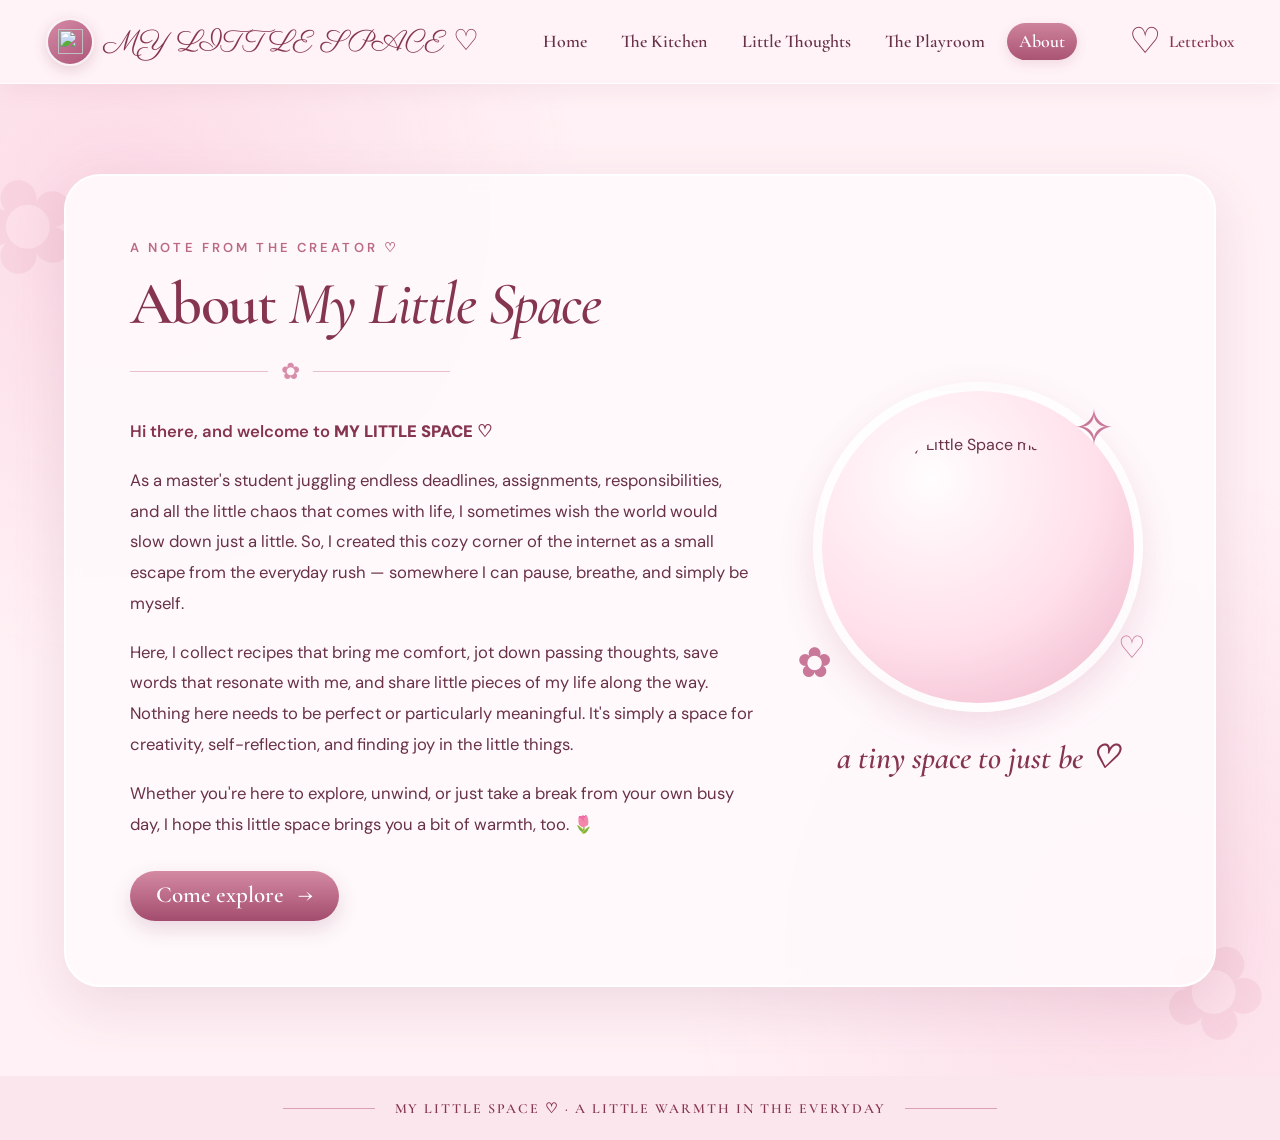
==== about.html @ 22b1b5f2 "Redesign About page with personal introduction and soft pink theme" ====
<!DOCTYPE html>
<html lang="en">
<head>
  <meta charset="UTF-8">
  <meta name="viewport" content="width=device-width, initial-scale=1.0">
  <meta name="theme-color" content="#fff1f5">
  <meta name="description" content="The story behind My Little Space — a cozy personal retreat for recipes, reflections, and little joys.">
  <title>About ♡ | MY LITTLE SPACE</title>

  <link href="https://cdn.jsdelivr.net/npm/bootstrap@5.3.2/dist/css/bootstrap.min.css" rel="stylesheet">
  <link rel="preconnect" href="https://fonts.googleapis.com">
  <link rel="preconnect" href="https://fonts.gstatic.com" crossorigin>
  <link href="https://fonts.googleapis.com/css2?family=Cormorant+Garamond:ital,wght@0,400;0,500;0,600;1,400;1,500;1,600&family=DM+Sans:wght@400;500;600;700&family=Parisienne&display=swap" rel="stylesheet">

  <!-- same and palette from homepage -->
  <link rel="stylesheet" href="home.css">
  <link rel="stylesheet" href="about.css">
  <link rel="icon" type="image/png" href="assets/favicon.png">
</head>
<body class="home-page about-page">
  <header class="top-bar">
    <a href="index.html" class="brand-name" aria-label="My Little Space home">
      <span class="brand-home-icon" aria-hidden="true"><img src="assets/home.png" alt=""></span>
      <span>MY LITTLE SPACE <span class="brand-heart">♡</span></span>
    </a>

    <nav class="main-menu" aria-label="Main navigation">
      <a href="index.html">Home</a>
      <a href="recipes.html">The Kitchen</a>
      <a href="notes.html">Little Thoughts</a>
      <a href="games.html">The Playroom</a>
      <a href="about.html" class="is-active" aria-current="page">About</a>
    </nav>

    <a href="contact.html" class="letterbox-link" aria-label="Visit the Letterbox">
      <span aria-hidden="true">♡</span><span class="letterbox-label">Letterbox</span>
    </a>
  </header>

  <main class="about-main">
    <div class="about-decor about-decor-one" aria-hidden="true">✿</div>
    <div class="about-decor about-decor-two" aria-hidden="true">✿</div>

    <section class="about-content" aria-labelledby="about-title">
      <div class="about-text">
        <p class="about-eyebrow">A NOTE FROM THE CREATOR ♡</p>
        <h1 id="about-title">About <em>My Little Space</em></h1>
        <div class="about-divider" aria-hidden="true"><span>✿</span></div>

        <p class="about-greeting">Hi there, and welcome to <strong>MY LITTLE SPACE</strong> ♡</p>
        <p>
          As a master's student juggling endless deadlines, assignments,
          responsibilities, and all the little chaos that comes with life,
          I sometimes wish the world would slow down just a little.
          So, I created this cozy corner of the internet as a small escape
          from the everyday rush — somewhere I can pause, breathe, and
          simply be myself.
        </p>
        <p>
          Here, I collect recipes that bring me comfort, jot down passing thoughts,
          save words that resonate with me, and share little pieces of my life along
          the way. Nothing here needs to be perfect or particularly meaningful.
          It's simply a space for creativity, self-reflection, and finding joy in the little things.
        </p>
        <p>
          Whether you're here to explore, unwind, or just take a break from your own
          busy day, I hope this little space brings you a bit of warmth, too. 🌷
        </p>

        <a class="about-cta" href="recipes.html">Come explore <span aria-hidden="true">→</span></a>
      </div>

      <aside class="about-art" aria-label="A little welcome illustration">
        <div class="about-illustration">
          <span class="about-sparkle sparkle-one" aria-hidden="true">✧</span>
          <span class="about-sparkle sparkle-two" aria-hidden="true">✿</span>
          <img src="assets/favicon.png" alt="My Little Space mascot" class="about-circle-img">
          <span class="about-sparkle sparkle-three" aria-hidden="true">♡</span>
        </div>
        <p class="about-side-note">a tiny space to just be <span aria-hidden="true">♡</span></p>
      </aside>
    </section>
  </main>

  <footer class="comfort-footer">
    <span class="footer-line" aria-hidden="true"></span>
    <span>MY LITTLE SPACE ♡ · A LITTLE WARMTH IN THE EVERYDAY</span>
    <span class="footer-line" aria-hidden="true"></span>
  </footer>

  <script src="https://cdn.jsdelivr.net/npm/bootstrap@5.3.2/dist/js/bootstrap.bundle.min.js"></script>
</body>
</html>
---- home.css ----
/* MY LITTLE SPACE — light pink homepage
   Separate from style.css so Recipes, Notes, Games, etc. keep their current styles.
*/
:root {
  --page-pink: #fff1f5;
  --rose-wash: #ffe7ef;
  --surface: #fff6f9;
  --rose: #bb6a86;
  --rose-deep: #86354f;
  --rose-dark: #693147;
  --rose-muted: #936476;
  --rose-line: #eac2d0;
  --display: "Cormorant Garamond", Georgia, serif;
  --brand: "Parisienne", "Cormorant Garamond", Georgia, serif;
  --body: "DM Sans", Arial, sans-serif;
}

*, *::before, *::after { box-sizing: border-box; }
html { scroll-behavior: smooth; }
body.home-page {
  min-width: 320px;
  margin: 0;
  background: var(--page-pink);
  color: var(--rose-dark);
  font-family: var(--body);
  overflow-x: hidden;
}
.home-page img { max-width: 100%; }
.home-page a { color: inherit; }
.home-page button { font: inherit; }
.home-page [hidden] { display: none !important; }
.home-page :focus-visible { outline: 3px solid var(--rose-deep); outline-offset: 5px; }

/* HEADER */
.home-page .top-bar {
  min-height: 84px;
  padding: 13px clamp(24px, 3.6vw, 64px);
  display: grid;
  grid-template-columns: max-content minmax(0, 1fr) max-content;
  align-items: center;
  gap: clamp(10px, 1.9vw, 27px);
  background: rgba(255, 243, 247, .98);
  border-bottom: 1px solid rgba(255,255,255,.82);
  box-shadow: 0 4px 24px rgba(133, 64, 92, .08);
  position: relative;
  z-index: 20;
}
.home-page .brand-name {
  display: inline-flex;
  gap: 10px;
  align-items: center;
  width: fit-content;
  text-decoration: none;
  color: var(--rose-deep);
  font-family: var(--brand);
  font-size: clamp(29px, 2.2vw, 36px);
  white-space: nowrap;
  line-height: 1;
}
.home-page .brand-flower {
  font-family: Georgia, serif;
  font-size: 31px;
  color: #e6a0b9;
  transform: rotate(-17deg);
}
.home-page .brand-heart { font-family: var(--display); }
.home-page .main-menu {
  display: flex;
  flex-wrap: wrap;
  align-items: center;
  justify-content: center;
  gap: clamp(5px, .8vw, 15px);
}
.home-page .brand-home-icon {
  display: inline-flex;
  align-items: center;
  justify-content: center;

  width: 48px;
  height: 48px;
  flex-shrink: 0;

  border-radius: 50%;
  background: linear-gradient(145deg, #d58aa6, #ad5678);
  border: 2px solid rgba(255, 255, 255, 0.9);

  box-shadow: 0 4px 14px rgba(134, 53, 79, 0.2);
  transition: transform 0.2s ease;
}

.home-page .brand-home-icon img {
  width: 25px;
  height: 25px;
  object-fit: contain;
}

.home-page .brand-name:hover .brand-home-icon {
  transform: translateY(-2px);
}

.home-page .main-menu a {
  color: var(--rose-dark);
  text-decoration: none;
  white-space: nowrap;
  font: 600 clamp(16px, 1.4vw, 20px)/1 var(--display);
  padding: 10px 12px;
  border-radius: 999px;
  transition: color .2s ease, background .2s ease, transform .2s ease;
}
.home-page .main-menu a:hover { color: var(--rose-deep); background: #ffe7ef; transform: translateY(-1px); }
.home-page .main-menu a.is-active,
.home-page .main-menu a[aria-current="page"] {
  color: white;
  background: linear-gradient(180deg, #ce839c, #aa5473);
  box-shadow: 0 4px 12px rgba(154, 61, 95, .14);
}
.home-page .letterbox-link {
  justify-self: end;
  display: inline-flex;
  align-items: center;
  gap: 8px;
  text-decoration: none;
  color: var(--rose-deep);
  font: 600 17px var(--display);
}
.home-page .letterbox-link > span:first-child { font-size: 36px; line-height: .6; font-weight: 400; }
.home-page .letterbox-link:hover { color: #bc6683; }

/* CAROUSEL: image background + central translucent glass panel */
.home-page #mainCarousel { background: #f8d9e4; }
.home-page #mainCarousel .carousel-item {
  position: relative;
  height: clamp(440px, 33vw, 500px);
  overflow: hidden;
  isolation: isolate;
  background: linear-gradient(120deg, #e4bed5, #f2c8d9 45%, #c5b3d9);
}
.home-page #mainCarousel .carousel-photo {
  position: absolute;
  inset: 0;
  display: block;
  width: 100%;
  height: 100%;
  object-fit: cover;
  object-position: center 46%;
}
.home-page #mainCarousel .carousel-item::before {
  content: "";
  position: absolute;
  inset: 0;
  z-index: 1;
  background: linear-gradient(90deg, rgba(110, 62, 98, .16), rgba(255, 216, 233, .06) 50%, rgba(100, 56, 89, .16));
  pointer-events: none;
}
.home-page #mainCarousel .carousel-caption {
  position: absolute;
  z-index: 2;
  top: 49%; left: 50%; right: auto; bottom: auto;
  transform: translate(-50%, -50%);
  width: min(880px, 78vw);
  max-width: none;
  padding: clamp(24px, 2.8vw, 44px) clamp(24px, 4vw, 54px);
  margin: 0;
  background: rgba(255, 239, 246, .73);
  color: var(--rose-deep);
  border: 2px solid rgba(255, 255, 255, .86);
  border-radius: 36px;
  box-shadow: 0 16px 50px rgba(102, 48, 78, .19), inset 0 1px 14px rgba(255,255,255,.4);
  -webkit-backdrop-filter: blur(12px);
  backdrop-filter: blur(12px);
  text-align: center;
}
.home-page .slide-eyebrow {
  display: flex;
  align-items: center;
  justify-content: center;
  gap: 18px;
  color: var(--rose-deep);
  font: 600 clamp(10px, 1vw, 14px)/1.3 var(--display);
  letter-spacing: .25em;
  margin: 0 0 12px;
}
.home-page .slide-eyebrow::before,
.home-page .slide-eyebrow::after {
  content: "";
  width: clamp(18px, 3vw, 45px);
  height: 1px;
  background: #d49aad;
}
.home-page #mainCarousel h1,
.home-page #mainCarousel h2 {
  margin: 0 0 5px;
  color: var(--rose-deep);
  font: italic 600 clamp(38px, 3.8vw, 57px)/1.07 var(--display);
  letter-spacing: -.025em;
  text-shadow: none;
}
.home-page #mainCarousel h2 { font-size: clamp(36px, 4vw, 61px); }
.home-page #mainCarousel .slide-description {
  color: var(--rose-dark);
  margin: 7px 0 21px;
  font: 500 clamp(15px, 1.55vw, 21px)/1.45 var(--display);
}
.home-page .comfort-button {
  display: inline-flex;
  justify-content: center;
  align-items: center;
  gap: 12px;
  min-width: 206px;
  padding: 11px 29px;
  border-radius: 999px;
  background: linear-gradient(180deg, #d38ba2, #9e4767);
  border: 1px solid rgba(255,255,255,.8);
  box-shadow: 0 7px 17px rgba(130, 46, 80, .18);
  color: white !important;
  text-decoration: none;
  font: 600 22px/1.1 var(--display);
  transition: transform .2s ease, box-shadow .2s ease;
}
.home-page .comfort-button:hover { transform: translateY(-3px); box-shadow: 0 11px 25px rgba(130,46,80,.27); }
.home-page #mainCarousel .carousel-control-prev,
.home-page #mainCarousel .carousel-control-next {
  z-index: 3;
  width: 8%;
  opacity: 1;
}
.home-page #mainCarousel .carousel-control-prev-icon,
.home-page #mainCarousel .carousel-control-next-icon {
  background-color: rgba(255, 247, 250, .91);
  background-size: 48% 48%;
  border-radius: 50%;
  width: 47px;
  height: 47px;
  box-shadow: 0 4px 20px rgba(104,52,77,.17);
}
.home-page #mainCarousel .carousel-control-prev-icon {
  background-image: url("data:image/svg+xml,%3Csvg xmlns='http://www.w3.org/2000/svg' viewBox='0 0 16 16'%3E%3Cpath fill='none' stroke='%2386354f' stroke-width='1.6' stroke-linecap='round' stroke-linejoin='round' d='m10 3-5 5 5 5'/%3E%3C/svg%3E");
}
.home-page #mainCarousel .carousel-control-next-icon {
  background-image: url("data:image/svg+xml,%3Csvg xmlns='http://www.w3.org/2000/svg' viewBox='0 0 16 16'%3E%3Cpath fill='none' stroke='%2386354f' stroke-width='1.6' stroke-linecap='round' stroke-linejoin='round' d='m6 3 5 5-5 5'/%3E%3C/svg%3E");
}
.home-page #mainCarousel .carousel-indicators { z-index: 3; bottom: 10px; gap: 7px; margin-bottom: 0; }
.home-page #mainCarousel .carousel-indicators button {
  width: 9px; height: 9px;
  margin: 0;
  border: none;
  border-radius: 50%;
  background: #fff7fa;
  opacity: .72;
}
.home-page #mainCarousel .carousel-indicators button.active { opacity: 1; background: #99475f; }

/* LOWER PINK SECTION */
.home-page .comfort-features {
  background: radial-gradient(circle at 15% 85%, #ffe7ef, transparent 40%),
              radial-gradient(circle at 92% 10%, #fce0e8, transparent 36%),
              #fff1f5;
  padding: 26px clamp(18px, 3vw, 45px) 42px;
}
.home-page .features-container { width: min(1290px, 100%); margin: 0 auto; }
.home-page .features-heading { text-align: center; margin-bottom: 24px; }
.home-page .decorated-heading { display: flex; align-items: center; justify-content: center; gap: clamp(8px, 2vw, 26px); }
.home-page .features-heading h2 {
  margin: 0;
  font: italic 600 clamp(40px, 4.4vw, 65px)/1.1 var(--display);
  color: var(--rose-deep);
  letter-spacing: -.03em;
}
.home-page .heading-flourish { display: flex; align-items: center; gap: 12px; color: #e6a2ba; font-size: 27px; }
.home-page .heading-flourish::before,
.home-page .heading-flourish::after { content: ""; height: 1px; width: clamp(15px, 3.2vw, 60px); background: #e1a6bb; }
.home-page .features-heading > p {
  color: var(--rose-dark);
  font: 500 clamp(16px, 1.5vw, 21px)/1.4 var(--display);
  margin: 1px 0 0;
}
.home-page .feature-grid {
  display: grid;
  grid-template-columns: repeat(3, minmax(0, 1fr));
  gap: clamp(18px, 2.15vw, 34px);
  width: 100%;
}
.home-page .feature-card {
  position: relative;
  overflow: hidden;
  isolation: isolate;
  display: flex;
  flex-direction: column;
  align-items: center;
  justify-content: center;
  width: 100%;
  min-height: 224px;
  padding: 15px 20px 17px;
  border: 2px solid rgba(255, 255, 255, .95);
  border-radius: 28px;
  background: linear-gradient(155deg, #fff9fc, #ffe6ee);
  color: var(--rose-dark);
  box-shadow: 0 10px 23px rgba(138, 70, 101, .18);
  cursor: pointer;
  text-align: center;
  transition: transform .25s ease, box-shadow .25s ease, border-color .25s ease;
}
.home-page .feature-card:hover,
.home-page .feature-card.selected { transform: translateY(-6px); box-shadow: 0 17px 30px rgba(138,70,101,.22); border-color: #efb5c8; }
/* Small decorative pink gingham corner */
.home-page .feature-card::before {
  content: "";
  position: absolute;
  bottom: -19px; left: -26px;
  width: 145px; height: 63px;
  z-index: -1;
  opacity: .65;
  transform: rotate(12deg);
  background: conic-gradient(#efb0c4 25%, #fff5f9 0 50%, #efb0c4 0 75%, #fff5f9 0) 0 0 / 22px 22px;
  border-radius: 55% 55% 0 0;
}
.home-page .card-notes::before { left: auto; right: -30px; transform: rotate(-12deg); }
.home-page .feature-icon {
  display: block;
  width: 102px;
  height: 86px;
  margin: 0 auto 3px;
  object-fit: contain;
  flex: none;
  filter: drop-shadow(0 2px 1px rgba(184,98,126,.08));
}
.home-page .feature-card h3 {
  font: italic 600 clamp(37px, 3.4vw, 51px)/1 var(--display);
  letter-spacing: -.035em;
  color: var(--rose-deep);
  margin: 2px 0 3px;
}
.home-page .feature-card p {
  margin: 0;
  color: var(--rose-dark);
  font: 500 clamp(16px, 1.5vw, 20px)/1.2 var(--display);
}
.home-page .card-ornament { margin-top: 8px; display: inline-flex; gap: 10px; align-items: center; font: 24px/1 Georgia, serif; color: #cb7292; }
.home-page .card-ornament span { display: block; width: 48px; height: 1px; background: #dc98b0; }

.home-page .feature-details { margin: 0 auto; width: min(740px, 100%); }
.home-page .feature-detail {
  margin-top: 23px;
  padding: 20px 28px;
  text-align: center;
  border: 1px solid #f0c2d1;
  border-radius: 22px;
  background: #fffafd;
  box-shadow: 0 8px 20px rgba(155,75,111,.09);
}
.home-page .feature-detail h3 { font: italic 600 35px/1.1 var(--display); color: var(--rose-deep); margin: 0 0 6px; }
.home-page .feature-detail p { margin: 0 0 7px; color: var(--rose-muted); }
.home-page .feature-detail a { color: var(--rose-deep); font-weight: 700; text-decoration-thickness: 1px; text-underline-offset: 4px; }

/* FOOTER */
.home-page .comfort-footer {
  display: flex;
  justify-content: center;
  align-items: center;
  gap: 20px;
  min-height: 64px;
  padding: 15px 25px;
  background: #fce6ee;
  color: var(--rose-deep);
  font: 600 14px/1.5 var(--display);
  letter-spacing: .14em;
  text-align: center;
}
.home-page .footer-line { display: block; flex: 0 1 92px; height: 1px; background: #dca0b5; }

/* TABLET + MOBILE */
@media (max-width: 1100px) {
  .home-page .top-bar { grid-template-columns: 1fr auto; row-gap: 9px; }
  .home-page .main-menu { order: 3; grid-column: 1 / -1; }
  .home-page .letterbox-link { grid-column: 2; grid-row: 1; }
  .home-page .feature-card h3 { font-size: clamp(34px, 3.7vw, 46px); }
  .home-page .feature-card p { font-size: 17px; }
}
@media (max-width: 760px) {
  .home-page .top-bar { padding: 15px 18px 12px; }
  .home-page .brand-name { font-size: clamp(27px, 4.5vw, 36px); }
  .home-page .main-menu { gap: 5px 7px; }
  .home-page .main-menu a { font-size: 17px; padding: 8px 10px; }
  .home-page #mainCarousel .carousel-item { height: 520px; }
  .home-page #mainCarousel .carousel-caption { width: min(580px, 82vw); padding: 31px 24px; }
  .home-page #mainCarousel .carousel-control-prev,
  .home-page #mainCarousel .carousel-control-next { width: 9%; }
  .home-page #mainCarousel .carousel-control-prev-icon,
  .home-page #mainCarousel .carousel-control-next-icon { width: 35px; height: 35px; }
  .home-page .feature-grid { grid-template-columns: 1fr; width: min(450px, 100%); margin: 0 auto; gap: 20px; }
  .home-page .feature-card { min-height: 240px; }
  .home-page .feature-icon { width: 112px; height: 100px; }
  .home-page .features-heading { margin-bottom: 27px; }
  .home-page .features-heading h2 { font-size: clamp(38px, 7vw, 54px); }
  .home-page .heading-flourish::before,
  .home-page .heading-flourish::after { display: none; }
  .home-page .feature-card h3 { font-size: 49px; }
}
@media (max-width: 460px) {
  .home-page .brand-flower { font-size: 24px; }
  .home-page .brand-name { font-size: 26px; }
  .home-page .letterbox-label { display: none; }
  .home-page .main-menu a { font-size: 15px; padding: 7px 8px; }
  .home-page #mainCarousel .carousel-item { height: 495px; }
  .home-page #mainCarousel .carousel-caption { width: 85vw; border-radius: 24px; padding: 26px 17px; }
  .home-page #mainCarousel h1,
  .home-page #mainCarousel h2 { font-size: clamp(34px, 9vw, 43px); }
  .home-page #mainCarousel .slide-description { font-size: 18px; }
  .home-page .slide-eyebrow { letter-spacing: .11em; }
  .home-page .comfort-button { min-width: 0; font-size: 19px; padding: 11px 19px; }
  .home-page .heading-flourish { display: none; }
  .home-page .features-heading > p { font-size: 19px; }
  .home-page .comfort-footer { font-size: 12px; letter-spacing: .08em; }
  .home-page .footer-line { display: none; }
}
@media (prefers-reduced-motion: reduce) {
  html { scroll-behavior: auto; }
  .home-page *, .home-page *::before, .home-page *::after {
    transition-duration: .01ms !important;
    animation-duration: .01ms !important;
  }
}
---- about.css ----
/* MY LITTLE SPACE — ABOUT PAGE
   Depends on home.css for shared colours, typefaces, navigation and footer.
*/
.home-page.about-page {
  background: #fff1f5;
}

.about-page .about-main {
  position: relative;
  min-height: calc(100vh - 150px);
  display: grid;
  place-items: center;
  padding: clamp(54px, 7vw, 100px) clamp(20px, 5vw, 72px);
  overflow: hidden;
  background:
    radial-gradient(circle at 9% 12%, rgba(251, 211, 225, .76), transparent 32%),
    radial-gradient(circle at 90% 87%, rgba(251, 217, 229, .85), transparent 33%),
    #fff1f5;
}

.about-page .about-decor {
  position: absolute;
  pointer-events: none;
  color: #eeb4c7;
  font-size: clamp(80px, 10vw, 160px);
  opacity: .28;
  line-height: 1;
}
.about-page .about-decor-one { top: 8%; left: -2%; transform: rotate(-18deg); }
.about-page .about-decor-two { bottom: 2%; right: 1%; transform: rotate(25deg); }

.about-page .about-content {
  position: relative;
  z-index: 1;
  width: min(1160px, 100%);
  display: grid;
  grid-template-columns: minmax(0, 1.45fr) minmax(230px, .8fr);
  align-items: center;
  gap: clamp(30px, 4vw, 70px);
  padding: clamp(32px, 5vw, 72px);
  background: rgba(255, 250, 252, .9);
  border: 2px solid #fff;
  border-radius: 36px;
  box-shadow: 0 18px 54px rgba(142, 75, 103, .14);
  backdrop-filter: blur(8px);
}

.about-page .about-eyebrow {
  margin: 0 0 16px;
  color: var(--rose, #bb6a86);
  font: 600 13px/1.3 var(--body, Arial, sans-serif);
  letter-spacing: .24em;
}

.about-page .about-text h1 {
  margin: 0 0 17px;
  color: var(--rose-deep, #86354f);
  font: 600 clamp(42px, 4.7vw, 68px)/1.08 var(--display, Georgia, serif);
  letter-spacing: -.025em;
}
.about-page .about-text h1 em { font-weight: 500; }

.about-page .about-divider {
  display: flex;
  align-items: center;
  gap: 13px;
  width: min(320px, 100%);
  color: #d88eaa;
  margin: 0 0 27px;
  font-size: 23px;
}
.about-page .about-divider::before,
.about-page .about-divider::after {
  content: '';
  flex: 1;
  height: 1px;
  background: #e9bfce;
}

.about-page .about-text p:not(.about-eyebrow) {
  margin: 0 0 18px;
  color: var(--rose-dark, #693147);
  font: 400 clamp(15px, 1.3vw, 17px)/1.85 var(--body, Arial, sans-serif);
}
.about-page .about-text .about-greeting {
  color: var(--rose-deep, #86354f) !important;
  font-weight: 600 !important;
}

.about-page .about-cta {
  display: inline-flex;
  align-items: center;
  gap: 14px;
  padding: 12px 26px;
  margin-top: 14px;
  border-radius: 999px;
  background: linear-gradient(180deg, #d48aa3, #a34c6d);
  box-shadow: 0 8px 20px rgba(135, 62, 92, .18);
  color: white;
  font: 600 23px/1.1 var(--display, Georgia, serif);
  text-decoration: none;
  transition: transform .2s ease, box-shadow .2s ease;
}
.about-page .about-cta:hover {
  color: white;
  transform: translateY(-3px);
  box-shadow: 0 11px 23px rgba(135, 62, 92, .25);
}

.about-page .about-art { text-align: center; }
.about-page .about-illustration {
  position: relative;
  width: min(330px, 100%);
  aspect-ratio: 1;
  margin-inline: auto;
  display: grid;
  place-items: center;
  border-radius: 50%;
  background: radial-gradient(circle at 35% 28%, #fffdfd, #ffe0eb 55%, #edb2c7);
  border: 9px solid rgba(255, 255, 255, .92);
  box-shadow: 0 14px 34px rgba(189, 97, 132, .19);
}
.about-page .about-circle-img {
  width: 73%;
  height: 73%;
  object-fit: contain;
  border-radius: 50%;
}
.about-page .about-sparkle {
  position: absolute;
  color: #c97899;
  font-size: 31px;
}
.about-page .sparkle-one { top: 0; right: 6%; font-size: 50px; }
.about-page .sparkle-two { bottom: 3%; left: -8%; font-size: 42px; }
.about-page .sparkle-three { bottom: 10%; right: -4%; }
.about-page .about-side-note {
  margin: 26px 0 0;
  color: var(--rose-deep, #86354f);
  font: italic 600 clamp(24px, 2.5vw, 35px)/1.25 var(--display, Georgia, serif);
}

@media (max-width: 850px) {
  .about-page .about-content { grid-template-columns: 1fr; gap: 32px; }
  .about-page .about-art { order: -1; }
  .about-page .about-illustration { width: min(220px, 60vw); }
  .about-page .about-side-note { margin-top: 14px; }
}
@media (max-width: 480px) {
  .about-page .about-main { padding: 38px 16px; }
  .about-page .about-content { border-radius: 26px; padding: 26px 21px; }
  .about-page .about-text h1 { font-size: 41px; }
  .about-page .about-text p:not(.about-eyebrow) { font-size: 15px; line-height: 1.75; }
  .about-page .about-eyebrow { letter-spacing: .13em; }
  .about-page .about-illustration { width: min(175px, 55vw); }
}
@media (prefers-reduced-motion: reduce) {
  .about-page .about-cta { transition: none; }
}
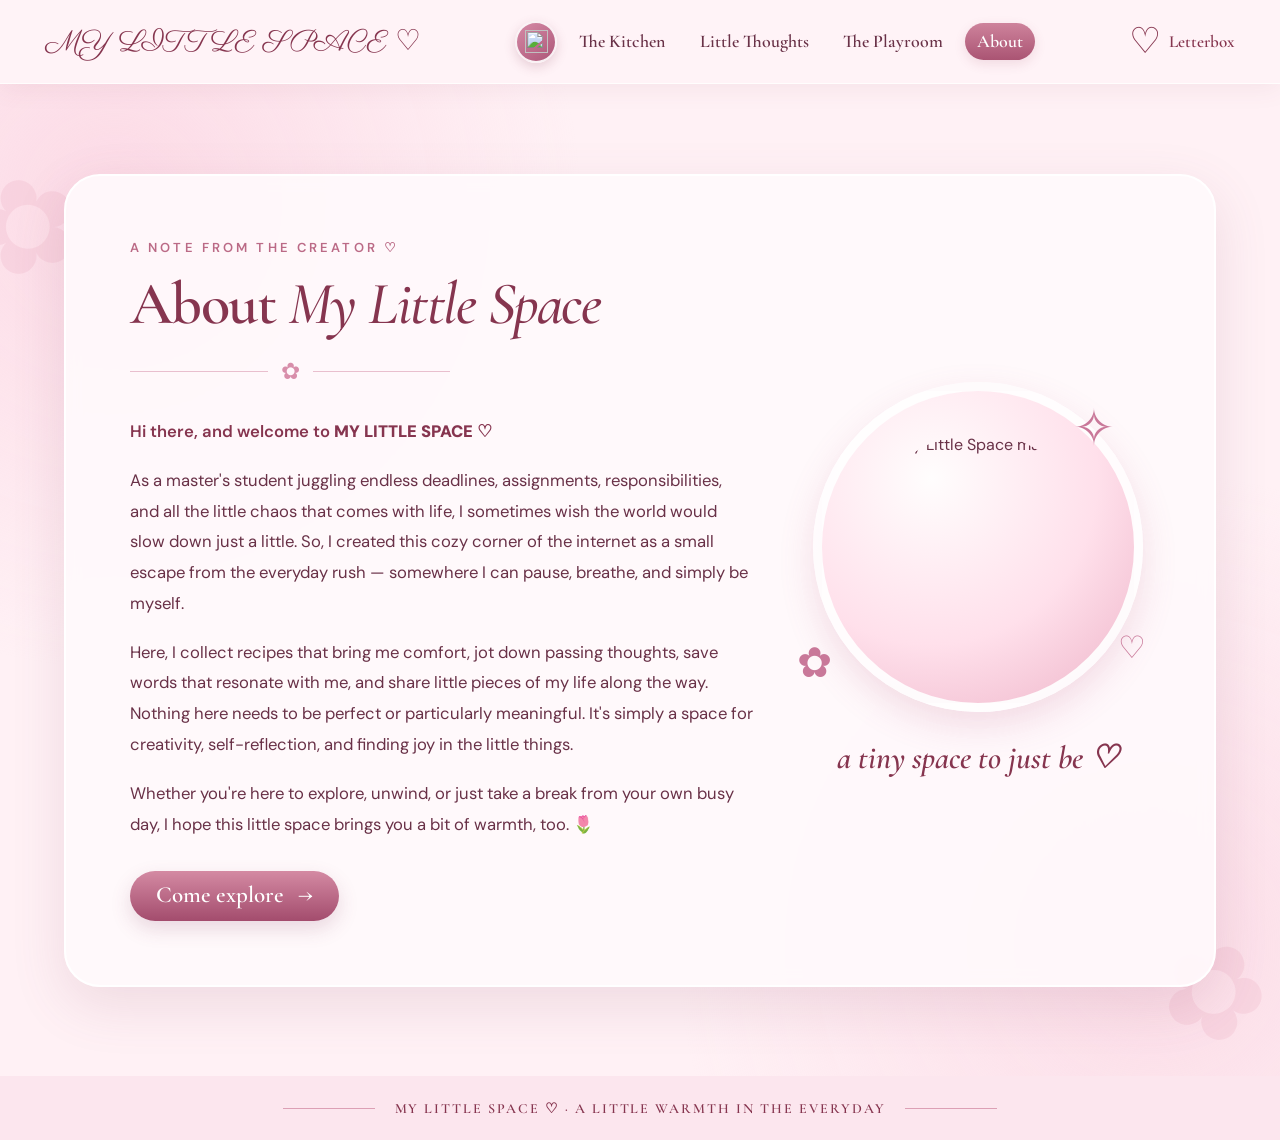
==== commit 66c982ac: "Fixed: Kitchen, Playroom, and About now use the circular Home button in navigation" ====
--- a/about.html
+++ b/about.html
@@ -20,12 +20,11 @@
 <body class="home-page about-page">
   <header class="top-bar">
     <a href="index.html" class="brand-name" aria-label="My Little Space home">
-      <span class="brand-home-icon" aria-hidden="true"><img src="assets/home.png" alt=""></span>
       <span>MY LITTLE SPACE <span class="brand-heart">♡</span></span>
     </a>
 
     <nav class="main-menu" aria-label="Main navigation">
-      <a href="index.html">Home</a>
+      <a href="index.html" class="nav-home" aria-label="Home" title="Home"><img src="assets/home.png" alt=""></a>
       <a href="recipes.html">The Kitchen</a>
       <a href="notes.html">Little Thoughts</a>
       <a href="games.html">The Playroom</a>
--- a/home.css
+++ b/home.css
@@ -367,6 +367,51 @@
   text-align: center;
 }
 .home-page .footer-line { display: block; flex: 0 1 92px; height: 1px; background: #dca0b5; }
+
+
+/* Circular Home icon in navigation */
+.home-page .main-menu a.nav-home,
+.home-page .main-menu a.nav-home:visited {
+  display: inline-flex;
+  align-items: center;
+  justify-content: center;
+
+  width: 42px;
+  height: 42px;
+  padding: 0;
+
+  background: linear-gradient(145deg, #d58aa6, #ad5678);
+  border: 2px solid rgba(255, 255, 255, 0.9);
+  border-radius: 50%;
+
+  box-shadow: 0 4px 12px rgba(134, 53, 79, 0.2);
+
+  transition: transform 0.25s ease,
+              box-shadow 0.25s ease;
+}
+
+.home-page .main-menu .nav-home img {
+  width: 23px;
+  height: 23px;
+  object-fit: contain;
+}
+
+.home-page .main-menu a.nav-home:hover {
+  transform: translateY(-3px);
+  box-shadow: 0 6px 18px rgba(134, 53, 79, 0.3);
+}
+
+@media (max-width: 480px) {
+  .home-page .main-menu a.nav-home {
+    width: 36px;
+    height: 36px;
+  }
+
+  .home-page .main-menu .nav-home img {
+    width: 20px;
+    height: 20px;
+  }
+}
 
 /* TABLET + MOBILE */
 @media (max-width: 1100px) {
